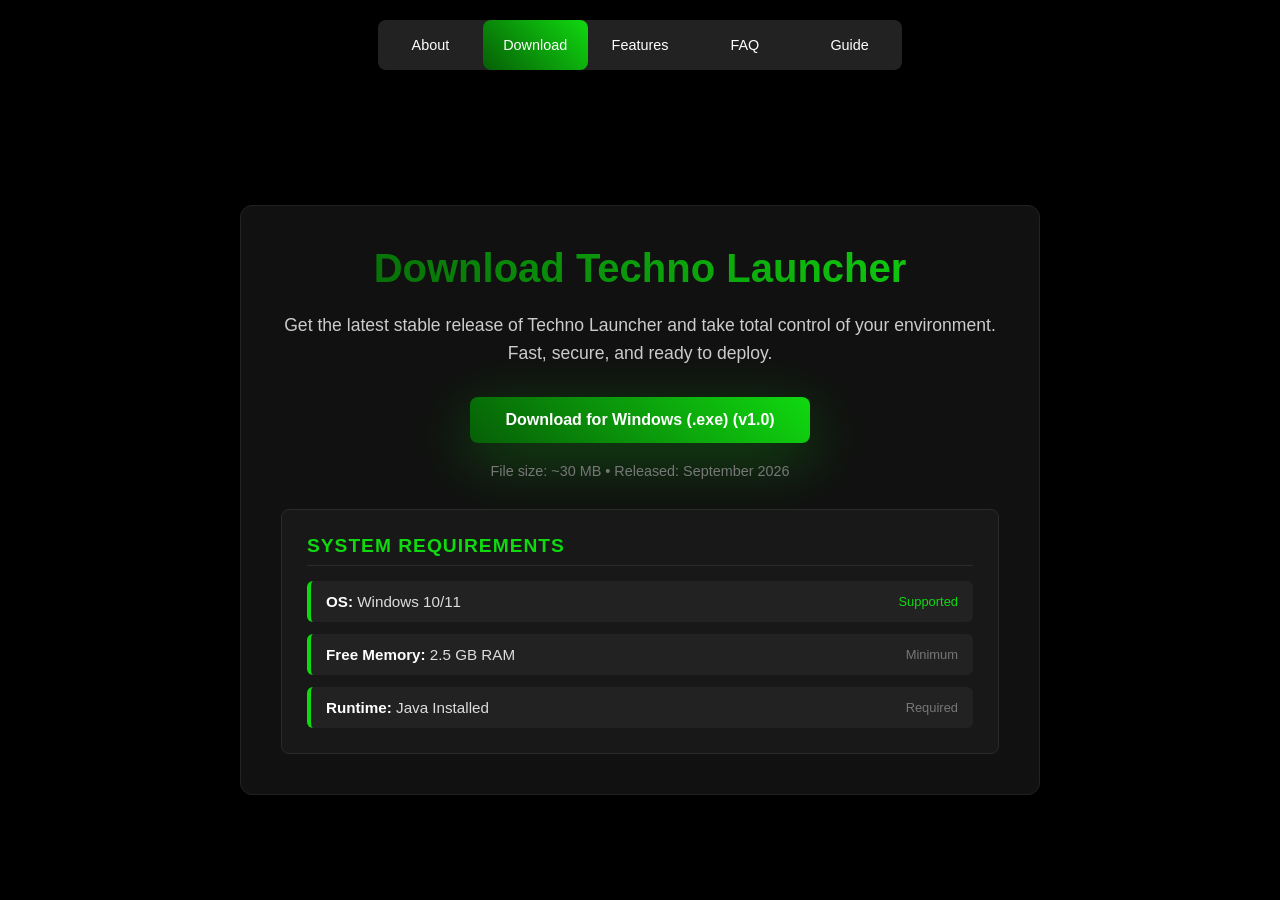
==== download/index.html @ 5e70dd4d "Initial" ====
<!DOCTYPE html>
<html lang="en">
<head>
    <meta charset="UTF-8">
    <meta name="viewport" content="width=device-width, initial-scale=1.0">
    <link rel="stylesheet" href="../navbar.css">
    <link rel="apple-touch-icon" sizes="180x180" href="/favicon/apple-touch-icon.png">
    <link rel="icon" type="image/png" sizes="32x32" href="/favicon/favicon-32x32.png">
    <link rel="icon" type="image/png" sizes="16x16" href="/faviocn/favicon-16x16.png">
    <link rel="manifest" href="/favicon/site.webmanifest">
    <title>Techno Launcher - Download</title>
    <style>
        body {
            background: black;
            color: #fff;
            font-family: 'Poppins', sans-serif;
            padding-top: 100px;
            margin: 0;
        }
        .container {
            max-width: 800px;
            margin: 0 auto;
            padding: 40px;
            background: #111;
            border-radius: 12px;
            box-shadow: 0 10px 30px rgba(0, 0, 0, 0.5);
            border: 1px solid #222;
            text-align: center;
        }
        h1 {
            font-size: 2.5em;
            margin-bottom: 20px;
            background: linear-gradient(45deg, #065f06, #10d910);
            background-clip: text;
            -webkit-background-clip: text;
            -webkit-text-fill-color: transparent;
            color: transparent;
        }
        p {
            font-size: 1.1em;
            line-height: 1.6;
            color: #ccc;
            margin-bottom: 30px;
        }
        .btn {
            display: inline-block;
            padding: 14px 35px;
            background: linear-gradient(45deg, #065f06, #10d910);
            color: #fff;
            font-weight: 600;
            text-decoration: none;
            border-radius: 8px;
            transition: opacity 0.4s ease;
            box-shadow: 0 16px 60px rgba(16, 217, 16, 0.3);
        }
        .btn:hover {
            opacity: 0.8;
        }
        .version-info {
            margin-top: 20px;
            font-size: 0.9em;
            color: #777;
            margin-bottom: 30px;
        }
        
        .requirements {
            margin-top: 30px;
            background: #181818;
            border: 1px solid #2a2a2a;
            border-radius: 8px;
            padding: 25px;
            text-align: left;
        }
        .requirements h2 {
            font-size: 1.2em;
            margin-bottom: 15px;
            color: #10d910;
            text-transform: uppercase;
            letter-spacing: 1px;
            border-bottom: 1px solid #2a2a2a;
            padding-bottom: 8px;
        }
        .requirements ul {
            list-style: none;
            padding: 0;
            margin: 0;
            display: grid;
            grid-template-columns: 1fr;
            gap: 12px;
        }
        .requirements li {
            background: #222;
            padding: 12px 15px;
            border-radius: 6px;
            border-left: 4px solid #10d910;
            font-size: 0.95em;
            color: #ddd;
            display: flex;
            justify-content: space-between;
            align-items: center;
        }
        .requirements li strong {
            color: #fff;
        }
    </style>
</head>
<body>

    <nav class="page-download">
        <a href="../">About</a>
        <a href="/">Download</a>
        <a href="/features/">Features</a>
        <a href="faq.html">FAQ</a>
        <a href="guide.html">Guide</a>
        <span></span>
    </nav>

    <div class="container">
        <h1>Download Techno Launcher</h1>
        <p>Get the latest stable release of Techno Launcher and take total control of your environment. Fast, secure, and ready to deploy.</p>
        
        <a href="https://www.mediafire.com/file/g4tv1y3uop8e4s8/TechnoLauncherInstaller.exe/file" download="" class="btn">Download for Windows (.exe) (v1.0)</a>
        
        <div class="version-info">
            File size: ~30 MB &bull; Released: September 2026
        </div>
        
        <div class="requirements">
            <h2>System Requirements</h2>
            <ul>
                <li><span><strong>OS:</strong> Windows 10/11</span> <span style="color: #10d910; font-size: 0.85em;">Supported</span></li>
                <li><span><strong>Free Memory:</strong> 2.5 GB RAM</span> <span style="color: #777; font-size: 0.85em;">Minimum</span></li>
                <li><span><strong>Runtime:</strong> Java Installed</span> <span style="color: #777; font-size: 0.85em;">Required</span></li>
            </ul>
        </div>
    </div>

</body>
</html>
---- navbar.css ----
* {
    margin: 0;
    padding: 0;
    box-sizing: border-box;
    font-family: 'Poppins', sans-serif;
}

body {
    display: flex;
    justify-content: center;
    align-items: center;
    min-height: 100vh;
    background: black;
}

nav {
    position: fixed;
    top: 20px;
    left: 50%;
    transform: translateX(-50%);
    width: 524px;
    height: 50px;
    background: #222;
    border-radius: 8px;
    display: flex;
    justify-content: center;
    align-items: center;
    z-index: 1000;
    box-shadow: 0 10px 25px rgba(0, 0, 0, 0.5);
}

nav a {
    position: relative;
    display: inline-block;
    font-size: 0.9em;
    font-weight: 500;
    color: #fff;
    text-decoration: none;
    width: 104.8px;
    text-align: center;
    line-height: 50px;
    z-index: 1;
    transition: color 0.3s ease;
}

nav span {
    position: absolute;
    top: 0;
    left: 0;
    width: 104.8px;
    height: 100%;
    background: linear-gradient(45deg, #065f06, #10d910);
    border-radius: 8px;
    transition: 0.45s cubic-bezier(0.4, 0, 0.2, 1);
}

nav a:nth-child(1):hover ~ span {
    left: 0px;
}
nav a:nth-child(2):hover ~ span {
    left: 104.8px;
}
nav a:nth-child(3):hover ~ span {
    left: 209.6px;
}
nav a:nth-child(4):hover ~ span {
    left: 314.4px;
}
nav a:nth-child(5):hover ~ span {
    left: 419.2px;
}

nav.page-index span {
    left: 0px;
}
nav.page-download span {
    left: 104.8px;
}
nav.page-features span {
    left: 209.6px;
}
nav.page-faq span {
    left: 314.4px;
}
nav.page-guide span {
    left: 419.2px;
}
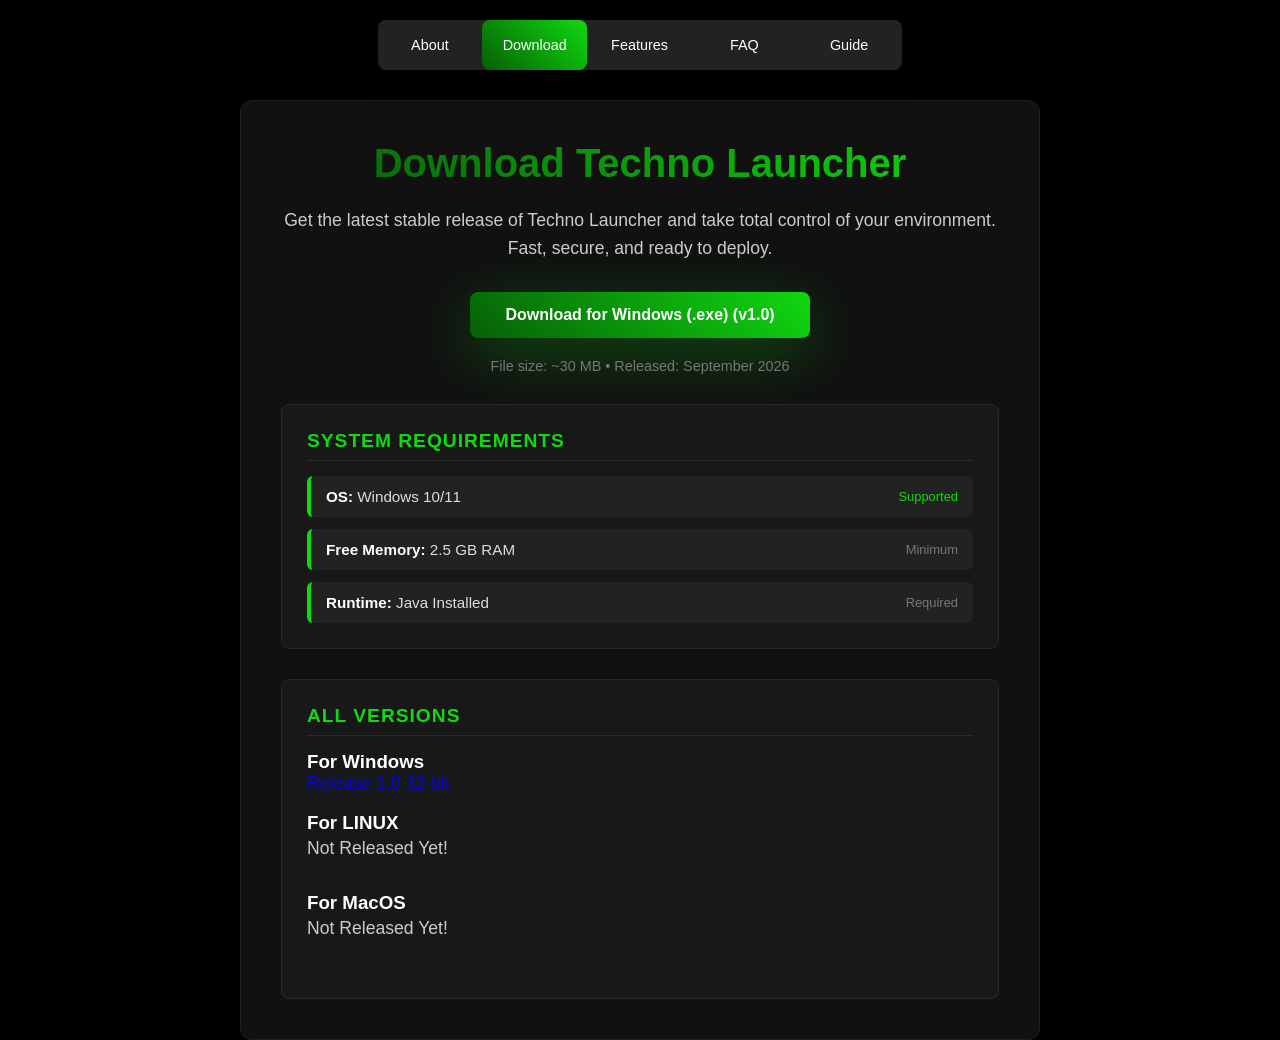
==== commit 3ef477cf: "Bugs Patched" ====
--- a/download/index.html
+++ b/download/index.html
@@ -71,7 +71,24 @@
             padding: 25px;
             text-align: left;
         }
+        .all-versions {
+            margin-top: 30px;
+            background: #181818;
+            border: 1px solid #2a2a2a;
+            border-radius: 8px;
+            padding: 25px;
+            text-align: left;
+        }
         .requirements h2 {
+            font-size: 1.2em;
+            margin-bottom: 15px;
+            color: #10d910;
+            text-transform: uppercase;
+            letter-spacing: 1px;
+            border-bottom: 1px solid #2a2a2a;
+            padding-bottom: 8px;
+        }
+        .all-versions h2 {
             font-size: 1.2em;
             margin-bottom: 15px;
             color: #10d910;
@@ -102,6 +119,23 @@
         .requirements li strong {
             color: #fff;
         }
+        .downloadbtn {
+           display: inline-block;
+            padding: 3px 15px;
+            background: linear-gradient(45deg, #065f06, #10d910);
+            color: #fff;
+            font-weight: 600;
+            text-decoration: none;
+            border-radius: 8px;
+            transition: opacity 0.4s ease;
+            border: none;
+        }
+        .all-versions a{
+            text-decoration: none;
+            color: blue;
+            font-size: 1.1rem;
+            margin-bottom: 30px;
+        }
     </style>
 </head>
 <body>
@@ -110,8 +144,8 @@
         <a href="../">About</a>
         <a href="/">Download</a>
         <a href="/features/">Features</a>
-        <a href="faq.html">FAQ</a>
-        <a href="guide.html">Guide</a>
+        <a href="/faq/">FAQ</a>
+        <a href="/guide/">Guide</a>
         <span></span>
     </nav>
 
@@ -133,6 +167,16 @@
                 <li><span><strong>Runtime:</strong> Java Installed</span> <span style="color: #777; font-size: 0.85em;">Required</span></li>
             </ul>
         </div>
+        <div class="all-versions">
+            <h2>All Versions</h2>
+            <h3>For Windows</h3>
+            <a href="https://www.mediafire.com/file/g4tv1y3uop8e4s8/TechnoLauncherInstaller.exe/file" target="_blank">Release 1.0 32-bit</a>
+            <br><br>
+            <h3>For LINUX</h3>
+            <p>Not Released Yet!</p>
+            <h3>For MacOS</h3>
+            <p>Not Released Yet!</p>
+        </div>
     </div>
 
 </body>
